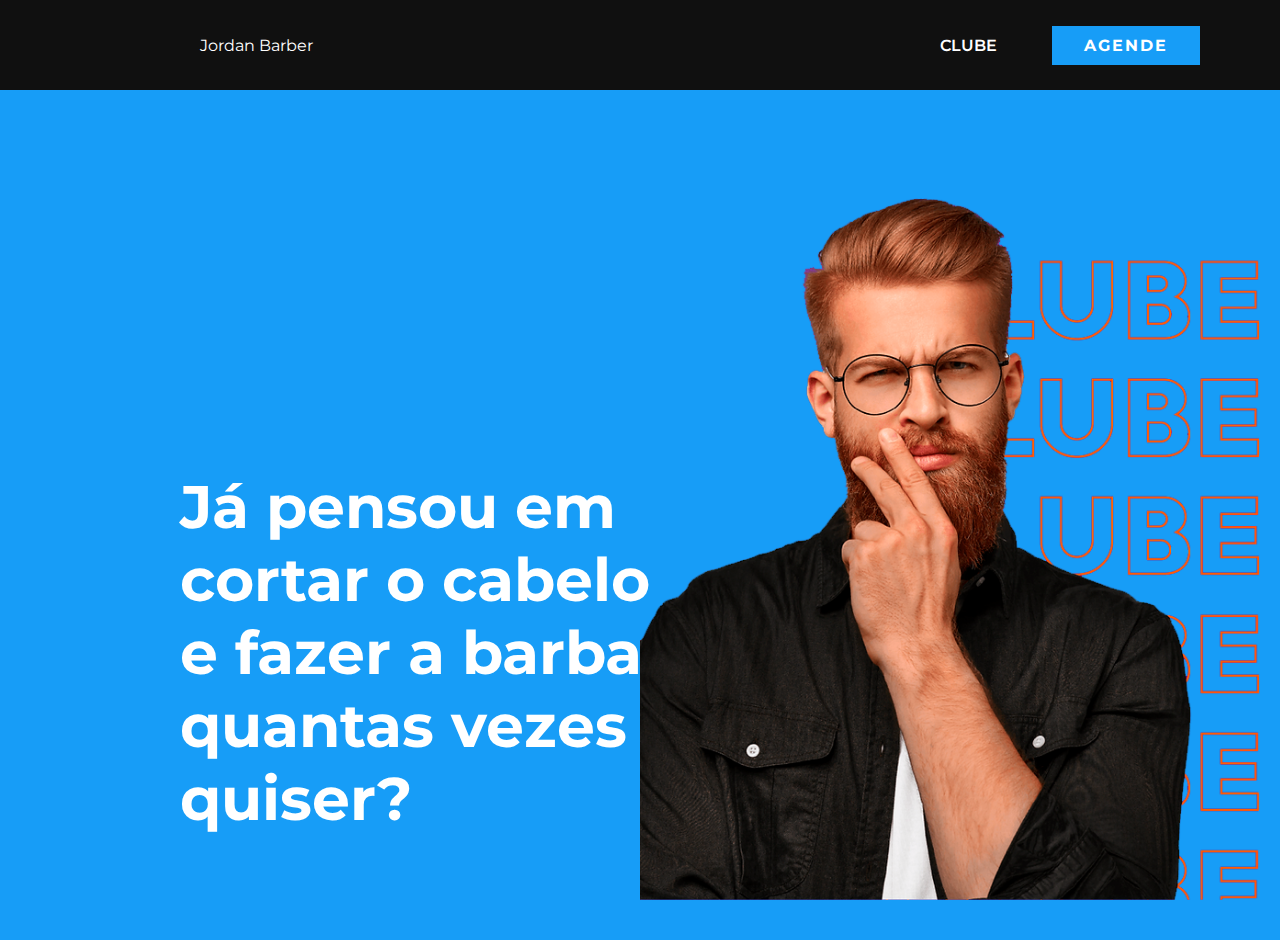
==== index.html @ 4966e524 "Add files via upload" ====
<!DOCTYPE html>
<html lang="en">
<head>
    <meta charset="UTF-8">
    <meta http-equiv="X-UA-Compatible" content="IE=edge">
    <meta name="viewport" content="width=device-width, initial-scale=1.0">
    <link rel="stylesheet" href="css/style.css">
    <link rel="preconnect" href="https://fonts.googleapis.com">
    <link rel="preconnect" href="https://fonts.gstatic.com" crossorigin>
    <link href="https://fonts.googleapis.com/css2?family=Montserrat:wght@300;400;700&display=swap" rel="stylesheet">
    <title>CLUBE | Jordan Barber</title>
</head>
<body> 

    <header class="menu">
        <div class="logo">
            <a href="#">Jordan Barber</a>
        </div>

        <div class="mobile-menu">
            <div class="line1"></div>
            <div class="line2"></div>
            <div class="line3"></div>
        </div>

        <nav class="menu-nav">
            <ul>
                        
                <li><a href="#">Clube</a></li>         
            </ul>

            <div class="btn-mobile">
                <a href="https://agendeonline.salonsoft.com.br/jordanbarber" target="_blank">Agende</a>
            </div>
        </nav>

        <div class="btn-agende">
            <a href="https://agendeonline.salonsoft.com.br/jordanbarber" target="_blank">Agende</a>
        </div>
    </header>

    <section class="container">
        <div class="intro">
            <div class="prim-coluna">
                <div class="bg-logo"></div>
                <h1>Já pensou em cortar o cabelo e fazer a barba quantas vezes quiser?</h1>
            </div>

            <div class="seg-coluna">
                <img src="assets/bgg.png" alt="">
            </div>
        </div>

        <script src="js/script.js"></script>
    </section>

</body>
</html>
---- css/style.css ----
/*=== GERAL ====================================================== */
* {
    margin: 0;
    padding: 0;
    box-sizing: border-box;
  }
  
  :root {
    font-size: 62.5%; /* 1rem = 10px */
  }
  
  html {
    scroll-behavior: smooth;
  }
  
  html,
  body {
    width: 100%;
    height: 100%;
  }

  body {
    font-family:'Montserrat', sans-serif;
    font-size: 1.6rem;
  }
  
  
  ul {
    list-style: none;
  }

  li {
    list-style: none;
  }
  
  img {
    max-width: 100%;
  }

  .container {
    width: 100%;
    height: 85rem;
    background-color: #179df7;
  }

  .mobile-menu {
    display: none;
    cursor: pointer;
  }

  .mobile-menu div {
    width: 3.2rem;
    height: 0.2rem;
    background-color: #fff;
    margin: .8rem;
  }

  .btn-mobile {
    display: none;
  }

  /* HEADER ==================================== */

  header.menu {
    display: flex;
    flex-direction: row;
    flex-wrap: wrap;

    align-items: center;

    background-color: #101010;
    width: 100%;
    height: 9rem;
    gap: 4rem;
  }

  header.menu a {
    color: #fff;
    text-decoration: none;
  }

  header div.logo {
    display: flex;
    flex-wrap: wrap;
    margin-left: 20rem;
    margin-right: auto;
  }

  header nav.menu-nav {
    display: flex;
    flex-wrap: wrap;
  }

  header nav.menu-nav ul {
    display: flex;
  }

  header nav.menu-nav a {
    text-transform: uppercase;
    font-weight: 600;
    padding: 1.5rem;
    
  }

  header nav.menu-nav a:hover {
    color: #7fc7f7;
    transition: 250ms
  }


  header div.btn-agende {
    display: flex;
    flex-wrap: wrap;
    justify-content: center;
    align-items: center;

    text-transform: uppercase;
    font-weight: bold;
    letter-spacing: 0.2rem;

    background-color:#179df7;
    margin-right: 8rem;

    cursor: pointer;
  }

  header div.btn-agende:hover {
    background-color: #0071bd;
    transition: background 250ms;
  }

  header div.btn-agende a {
    padding: 1rem 3.2rem;
  }

/* SECTION 1 ==================================== */
.intro {
  display: flex;
  flex-wrap: wrap;
  justify-content: center;
  margin-inline: 2rem;
  
}

.prim-coluna {
  
  width: 50%;
}

.prim-coluna h1 {
  color: #fff;
  width: 50rem;
  font-size: 6rem;

  margin-top: 38rem;
  margin-left: 16rem;
}

.seg-coluna {
  margin-top: 10.8rem;
  width: 50%;
}
/* FIM SECTION 1 ==================================== */

  @media screen and (min-width: 480px) and (max-width: 998px) { 
    body {
      overflow-x: hidden;
    }

    .container {
      width: 100%;
      height: 74.9rem;
      background-color: #179df7;
    }

  header.menu {
    display: flex;
    justify-content: space-around;
    align-items: center;
    
    background-color: #101010;
    height: 10rem;
    gap: 0;
    
  }

  header.menu a {
    color: #fff;
    text-decoration: none;
  }

  .mobile-menu {
    display: block;
    margin-left: 20rem;
  }


  header div.logo {
    display: block;
    margin-right: 0rem;
    margin-left: 0rem;
  }

  header nav.menu-nav {
    display: flex;
    flex-direction: column;
    align-items: center;
    flex-wrap: wrap;
    position: absolute;

    top: 17vh;
    right: 0;
    width: 100vw;
    height: 92vh;
    background: #101010;
    transform: translateX(100%);
    transition:  transform 0.4s ease-in;
  }

  .menu-nav.active {
    transform: translateX(0);
  }

  .mobile-menu.active .line1 {
    transform: rotate(-45deg) translate(-8px, 8px);
  }
  
  .mobile-menu.active .line2 {
    opacity: 0;
  }
  
  .mobile-menu.active .line3 {
    transform: rotate(45deg) translate(-5px, -7px);
  }

  header nav.menu-nav ul li {
  opacity: 0;
  margin-block: 4rem;
  }


  header nav.menu-nav a {
    text-transform: uppercase;
    font-weight: 600;
    padding: 1rem;  
  }

  header nav.menu-nav ul li a:first-child:hover {
    color: #7fc7f7;
    transition: 250ms
  }
  
  header div.btn-mobile {
  
    display: flex;
    flex-wrap: wrap;
    justify-content: center;
    align-items: center;

    text-transform: uppercase;
    font-weight: bold;
    letter-spacing: 0.2rem;

    background-color:#179df7;
    margin-right: 0rem;

    cursor: pointer;
  }
  
  header div.btn-mobile:hover {
    background-color: #0071bd;
    transition: background 250ms;
  }
  

  header div.btn-agende {
    display: none;
  }

  /* SECTION 1 ==================================== */

.intro {
  display: flex;
  flex-wrap: wrap;
  flex-direction: column;
  justify-content: center;  
}

.prim-coluna {
  display: flex;
  flex-wrap: wrap;
  text-align: center;
  justify-content: center;
  background-color: #179df7;
  margin: auto;
  
  width: 100%;
  
}

.bg-logo {
  width: 5rem;
  height: 5rem;
  margin-block: 10rem;
  background-color: tomato;
}

.prim-coluna h1 {
  color: #fff;
  width: 50rem;
  font-size: 3.8rem;

  margin-top: 0rem;
  margin-left: 0rem;
  
}

.seg-coluna {
  display: flex;
  align-self: flex-end;
  flex-wrap: wrap;
  

  margin-top: 6rem;
  max-width: 100%;
  height: 20rem;
  
}

@keyframes navLinkFade {
  from {
    opacity: 0;
    transform: translateX(5rem);
  }
  to {
    opacity: 1;
    transform: translateX(0);
  }
}
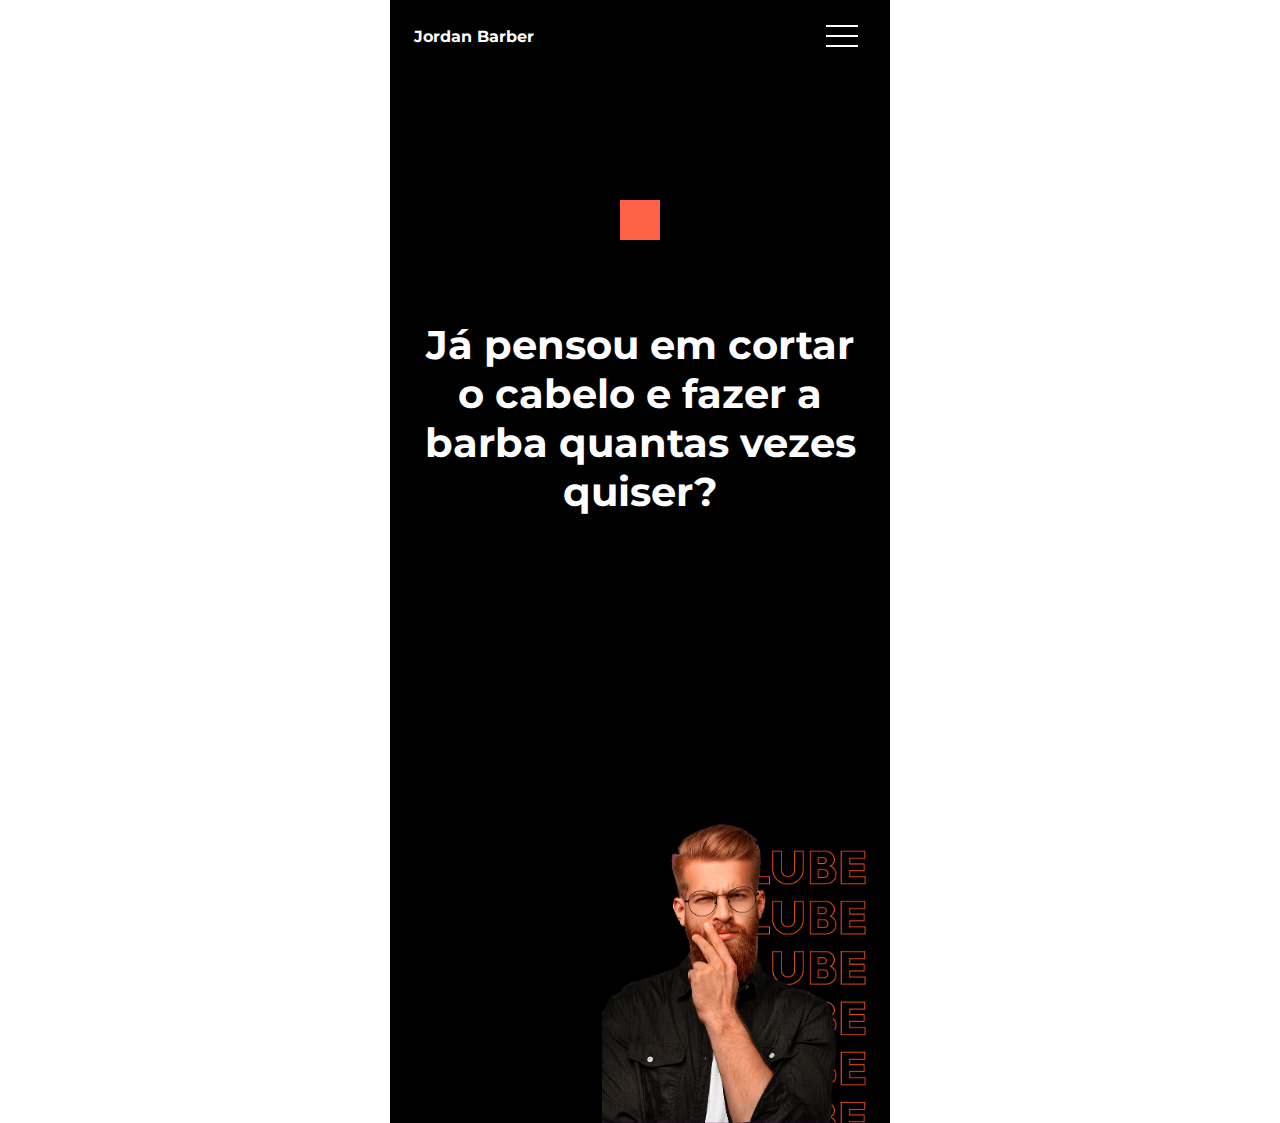
==== commit c80b00d3: "Add files via upload" ====
--- a/index.html
+++ b/index.html
@@ -8,51 +8,57 @@
     <link rel="preconnect" href="https://fonts.googleapis.com">
     <link rel="preconnect" href="https://fonts.gstatic.com" crossorigin>
     <link href="https://fonts.googleapis.com/css2?family=Montserrat:wght@300;400;700&display=swap" rel="stylesheet">
-    <title>CLUBE | Jordan Barber</title>
+    <title>Clube | Jordan Barber</title>
 </head>
-<body> 
 
-    <header class="menu">
-        <div class="logo">
-            <a href="#">Jordan Barber</a>
+<body>
+    <nav id="navigation">
+        <div class="wrapper">
+            <a class="logo" href="#">
+                Jordan Barber
+            </a>
+
+            <div class="mobile-menu">
+                <div class="line1"></div>
+                <div class="line2"></div>
+                <div class="line3"></div>
+            </div>
+
+            <div class="menu">
+                <ul>
+                    <li><a href="#">Clube</a></li>
+                </ul>
+
+                <a class="button" href="#">Agende</a>
+            </div>
+        </div>
+    </nav>
+
+    <section id="intro">
+        <div class="wrapper">
+            <div class="content-a"> 
+                    <div class="bg-logo"></div>
+                    <h4>Já pensou em cortar o cabelo e fazer a barba quantas vezes quiser?</h4>
+            </div>
+
+            <div class="bg-person">
+                <img src="assets/bgg.png" alt="">
+            </div>
+            
+            
         </div>
 
-        <div class="mobile-menu">
-            <div class="line1"></div>
-            <div class="line2"></div>
-            <div class="line3"></div>
-        </div>
-
-        <nav class="menu-nav">
-            <ul>
-                        
-                <li><a href="#">Clube</a></li>         
-            </ul>
-
-            <div class="btn-mobile">
-                <a href="https://agendeonline.salonsoft.com.br/jordanbarber" target="_blank">Agende</a>
-            </div>
-        </nav>
-
-        <div class="btn-agende">
-            <a href="https://agendeonline.salonsoft.com.br/jordanbarber" target="_blank">Agende</a>
-        </div>
-    </header>
-
-    <section class="container">
-        <div class="intro">
-            <div class="prim-coluna">
-                <div class="bg-logo"></div>
-                <h1>Já pensou em cortar o cabelo e fazer a barba quantas vezes quiser?</h1>
-            </div>
-
-            <div class="seg-coluna">
-                <img src="assets/bgg.png" alt="">
-            </div>
-        </div>
-
-        <script src="js/script.js"></script>
     </section>
 
+
+
+
+
+
+
+
+
+    <script src="js/main.js"></script>
 </body>
+
 </html>--- a/css/style.css
+++ b/css/style.css
@@ -22,6 +22,8 @@
   body {
     font-family:'Montserrat', sans-serif;
     font-size: 1.6rem;
+
+    overflow-x: hidden;
   }
   
   
@@ -32,19 +34,43 @@
   li {
     list-style: none;
   }
+
+  a {
+    text-decoration: none;
+  }
   
   img {
     max-width: 100%;
   }
 
-  .container {
-    width: 100%;
-    height: 85rem;
-    background-color: #179df7;
+  .wrapper {
+    width: min(50rem, 100%);
+    background-color: black;
+    margin-inline: auto;
+    padding-inline: 2.4rem;
+  }
+
+  .button {
+    background: #179df7;
+    border: none;
+    
+    padding: 1rem 3rem;
+    width: fit-content;
+
+    color: #fff;
+    text-transform: uppercase;
+    font-weight: 700;
+    font-size: 1.4rem;
+    letter-spacing: .2rem;
+
+    display: flex;
+    align-items: center;
+    justify-content: center;
+    gap: 1.6rem;
   }
 
   .mobile-menu {
-    display: none;
+    display: block;
     cursor: pointer;
   }
 
@@ -55,169 +81,52 @@
     margin: .8rem;
   }
 
-  .btn-mobile {
-    display: none;
-  }
-
-  /* HEADER ==================================== */
-
-  header.menu {
-    display: flex;
-    flex-direction: row;
-    flex-wrap: wrap;
-
-    align-items: center;
-
-    background-color: #101010;
-    width: 100%;
-    height: 9rem;
-    gap: 4rem;
-  }
-
-  header.menu a {
-    color: #fff;
-    text-decoration: none;
-  }
-
-  header div.logo {
-    display: flex;
-    flex-wrap: wrap;
-    margin-left: 20rem;
-    margin-right: auto;
-  }
-
-  header nav.menu-nav {
-    display: flex;
-    flex-wrap: wrap;
-  }
-
-  header nav.menu-nav ul {
-    display: flex;
-  }
-
-  header nav.menu-nav a {
-    text-transform: uppercase;
-    font-weight: 600;
-    padding: 1.5rem;
+  /* CUSTOM COLORS */
+
+  
+
+  /* NAV ====================== */
+
+  nav {
+    display: flex;
+
+    width: 100vw;
+    height: 7.2rem;
+    position: fixed;
+    top: 0;
+  }
+
+  nav .wrapper {
+    display: flex;
+    align-items: center;
+    justify-content: space-between;
     
   }
 
-  header nav.menu-nav a:hover {
-    color: #7fc7f7;
-    transition: 250ms
-  }
-
-
-  header div.btn-agende {
-    display: flex;
-    flex-wrap: wrap;
-    justify-content: center;
-    align-items: center;
-
-    text-transform: uppercase;
-    font-weight: bold;
-    letter-spacing: 0.2rem;
-
-    background-color:#179df7;
-    margin-right: 8rem;
-
-    cursor: pointer;
-  }
-
-  header div.btn-agende:hover {
-    background-color: #0071bd;
-    transition: background 250ms;
-  }
-
-  header div.btn-agende a {
-    padding: 1rem 3.2rem;
-  }
-
-/* SECTION 1 ==================================== */
-.intro {
-  display: flex;
-  flex-wrap: wrap;
-  justify-content: center;
-  margin-inline: 2rem;
-  
-}
-
-.prim-coluna {
-  
-  width: 50%;
-}
-
-.prim-coluna h1 {
-  color: #fff;
-  width: 50rem;
-  font-size: 6rem;
-
-  margin-top: 38rem;
-  margin-left: 16rem;
-}
-
-.seg-coluna {
-  margin-top: 10.8rem;
-  width: 50%;
-}
-/* FIM SECTION 1 ==================================== */
-
-  @media screen and (min-width: 480px) and (max-width: 998px) { 
-    body {
-      overflow-x: hidden;
-    }
-
-    .container {
-      width: 100%;
-      height: 74.9rem;
-      background-color: #179df7;
-    }
-
-  header.menu {
-    display: flex;
-    justify-content: space-around;
-    align-items: center;
-    
-    background-color: #101010;
-    height: 10rem;
-    gap: 0;
-    
-  }
-
-  header.menu a {
-    color: #fff;
-    text-decoration: none;
-  }
-
-  .mobile-menu {
-    display: block;
-    margin-left: 20rem;
-  }
-
-
-  header div.logo {
-    display: block;
-    margin-right: 0rem;
-    margin-left: 0rem;
-  }
-
-  header nav.menu-nav {
+  nav .logo {
+    color: #fff;
+    font-weight: 700;
+  }
+
+  nav .menu {
     display: flex;
     flex-direction: column;
     align-items: center;
     flex-wrap: wrap;
     position: absolute;
 
-    top: 17vh;
+    top: 11vh;
     right: 0;
     width: 100vw;
     height: 92vh;
+    gap: 1.4rem;
     background: #101010;
+
     transform: translateX(100%);
     transition:  transform 0.4s ease-in;
   }
 
-  .menu-nav.active {
+  .menu.active {
     transform: translateX(0);
   }
 
@@ -233,107 +142,79 @@
     transform: rotate(45deg) translate(-5px, -7px);
   }
 
-  header nav.menu-nav ul li {
-  opacity: 0;
-  margin-block: 4rem;
-  }
-
-
-  header nav.menu-nav a {
+
+  nav .menu ul li{
+    opacity: 0;
+    margin-top: 4rem;
+  }
+
+  nav .menu a {
+    color: #fff;
     text-transform: uppercase;
-    font-weight: 600;
-    padding: 1rem;  
-  }
-
-  header nav.menu-nav ul li a:first-child:hover {
+    
+    font-weight: 700;
+    font-size: 1.4rem;
+    padding: 1rem;
+
+    margin-block: 2rem;
+  }
+
+  nav .menu ul li a:hover {
     color: #7fc7f7;
-    transition: 250ms
-  }
-  
-  header div.btn-mobile {
-  
-    display: flex;
-    flex-wrap: wrap;
-    justify-content: center;
-    align-items: center;
-
-    text-transform: uppercase;
-    font-weight: bold;
-    letter-spacing: 0.2rem;
-
-    background-color:#179df7;
-    margin-right: 0rem;
-
-    cursor: pointer;
-  }
-  
-  header div.btn-mobile:hover {
-    background-color: #0071bd;
-    transition: background 250ms;
-  }
-  
-
-  header div.btn-agende {
-    display: none;
+    transition: 300ms
+  }
+
+  nav .button:hover {
+    background-color: #0063a5;
+    transition: background 300ms
   }
 
   /* SECTION 1 ==================================== */
-
-.intro {
-  display: flex;
-  flex-wrap: wrap;
-  flex-direction: column;
-  justify-content: center;  
-}
-
-.prim-coluna {
-  display: flex;
-  flex-wrap: wrap;
-  text-align: center;
-  justify-content: center;
-  background-color: #179df7;
-  margin: auto;
-  
-  width: 100%;
-  
+  #intro {
+    width: 100vw;
+  }
+
+.content-a {
+    display: flex;
+    flex-direction: column;
+    align-items: center;
+    height: 96vh;
+
+    color: #fff;
 }
 
 .bg-logo {
-  width: 5rem;
-  height: 5rem;
-  margin-block: 10rem;
-  background-color: tomato;
-}
-
-.prim-coluna h1 {
-  color: #fff;
-  width: 50rem;
-  font-size: 3.8rem;
-
-  margin-top: 0rem;
-  margin-left: 0rem;
-  
-}
-
-.seg-coluna {
-  display: flex;
-  align-self: flex-end;
-  flex-wrap: wrap;
-  
-
-  margin-top: 6rem;
-  max-width: 100%;
-  height: 20rem;
-  
-}
-
-@keyframes navLinkFade {
-  from {
-    opacity: 0;
-    transform: translateX(5rem);
-  }
-  to {
-    opacity: 1;
-    transform: translateX(0);
-  }
-}+    margin-top: 20rem;
+    width: 4rem;
+    height: 4rem;
+    background-color: tomato;
+}
+
+.content-a h4 {
+    margin-top: 8rem;
+    text-align: center;
+    font-size: 4rem;
+}
+
+.bg-person {
+    display: flex;
+    justify-content: flex-end;
+
+    margin-top: -4rem;
+}
+
+.bg-person img {
+    width: 26.4rem;
+}
+
+
+  @keyframes navLinkFade {
+    from {
+      opacity: 0;
+      transform: translateX(5rem);
+    }
+    to {
+      opacity: 1;
+      transform: translateX(0);
+    }
+  }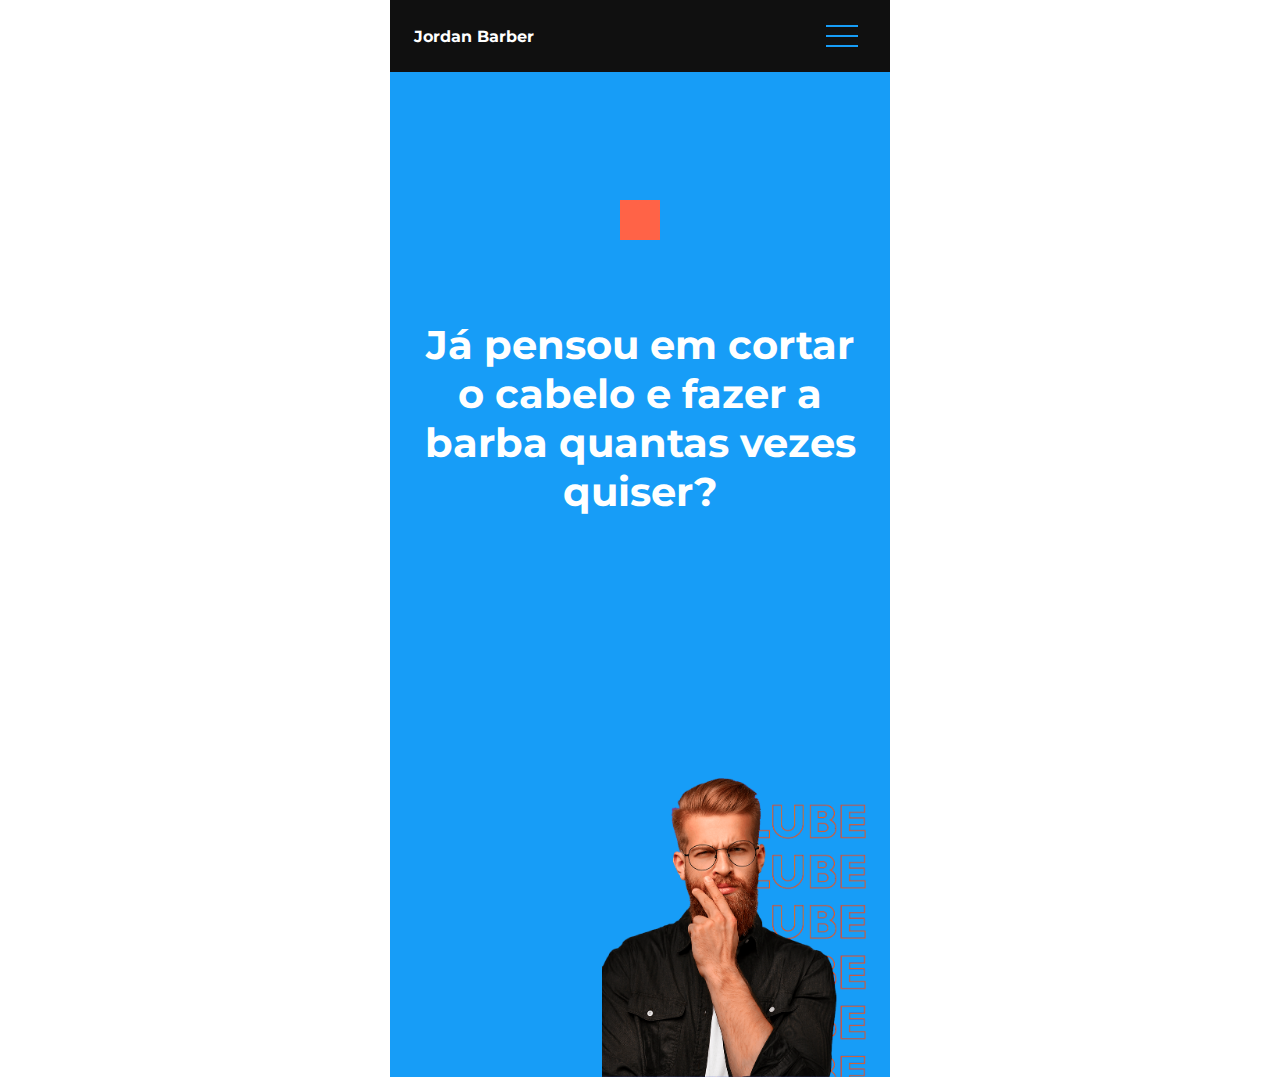
==== commit 6ff3b5f4: "Add files via upload" ====
--- a/index.html
+++ b/index.html
@@ -26,7 +26,7 @@
 
             <div class="menu">
                 <ul>
-                    <li><a href="#">Clube</a></li>
+                    <li><a href="#intro">Clube</a></li>
                 </ul>
 
                 <a class="button" href="#">Agende</a>
--- a/css/style.css
+++ b/css/style.css
@@ -7,6 +7,14 @@
   
   :root {
     font-size: 62.5%; /* 1rem = 10px */
+
+    --bg-blue: #179df7;
+    --bg-black: #101010;
+    
+    --paragraph: #fff;
+    --paragraph-hover: #7fc7f7;
+
+    --btn-hover: #0063a5;
   }
   
   html {
@@ -45,19 +53,19 @@
 
   .wrapper {
     width: min(50rem, 100%);
-    background-color: black;
+    background-color: var(--bg-black);
     margin-inline: auto;
     padding-inline: 2.4rem;
   }
 
   .button {
-    background: #179df7;
+    background: var(--bg-blue);
     border: none;
     
     padding: 1rem 3rem;
     width: fit-content;
 
-    color: #fff;
+    color: var(--paragraph);
     text-transform: uppercase;
     font-weight: 700;
     font-size: 1.4rem;
@@ -77,13 +85,9 @@
   .mobile-menu div {
     width: 3.2rem;
     height: 0.2rem;
-    background-color: #fff;
+    background-color: var(--bg-blue);
     margin: .8rem;
-  }
-
-  /* CUSTOM COLORS */
-
-  
+  }  
 
   /* NAV ====================== */
 
@@ -104,7 +108,7 @@
   }
 
   nav .logo {
-    color: #fff;
+    color: var(--paragraph);
     font-weight: 700;
   }
 
@@ -115,12 +119,12 @@
     flex-wrap: wrap;
     position: absolute;
 
-    top: 11vh;
+    top: 9vh;
     right: 0;
     width: 100vw;
-    height: 92vh;
+    height: 100vh;
     gap: 1.4rem;
-    background: #101010;
+    background: var(--bg-black);
 
     transform: translateX(100%);
     transition:  transform 0.4s ease-in;
@@ -149,7 +153,7 @@
   }
 
   nav .menu a {
-    color: #fff;
+    color: var(--paragraph);
     text-transform: uppercase;
     
     font-weight: 700;
@@ -160,12 +164,12 @@
   }
 
   nav .menu ul li a:hover {
-    color: #7fc7f7;
+    color: var(--paragraph-hover);
     transition: 300ms
   }
 
   nav .button:hover {
-    background-color: #0063a5;
+    background-color: var(--btn-hover);
     transition: background 300ms
   }
 
@@ -174,13 +178,18 @@
     width: 100vw;
   }
 
+  #intro .wrapper {
+    background-color: var(--bg-blue);
+  }
+
 .content-a {
     display: flex;
     flex-direction: column;
     align-items: center;
     height: 96vh;
-
-    color: #fff;
+    
+
+    color: var(--paragraph);
 }
 
 .bg-logo {
@@ -200,7 +209,7 @@
     display: flex;
     justify-content: flex-end;
 
-    margin-top: -4rem;
+    margin-top: -8.6rem;
 }
 
 .bg-person img {
